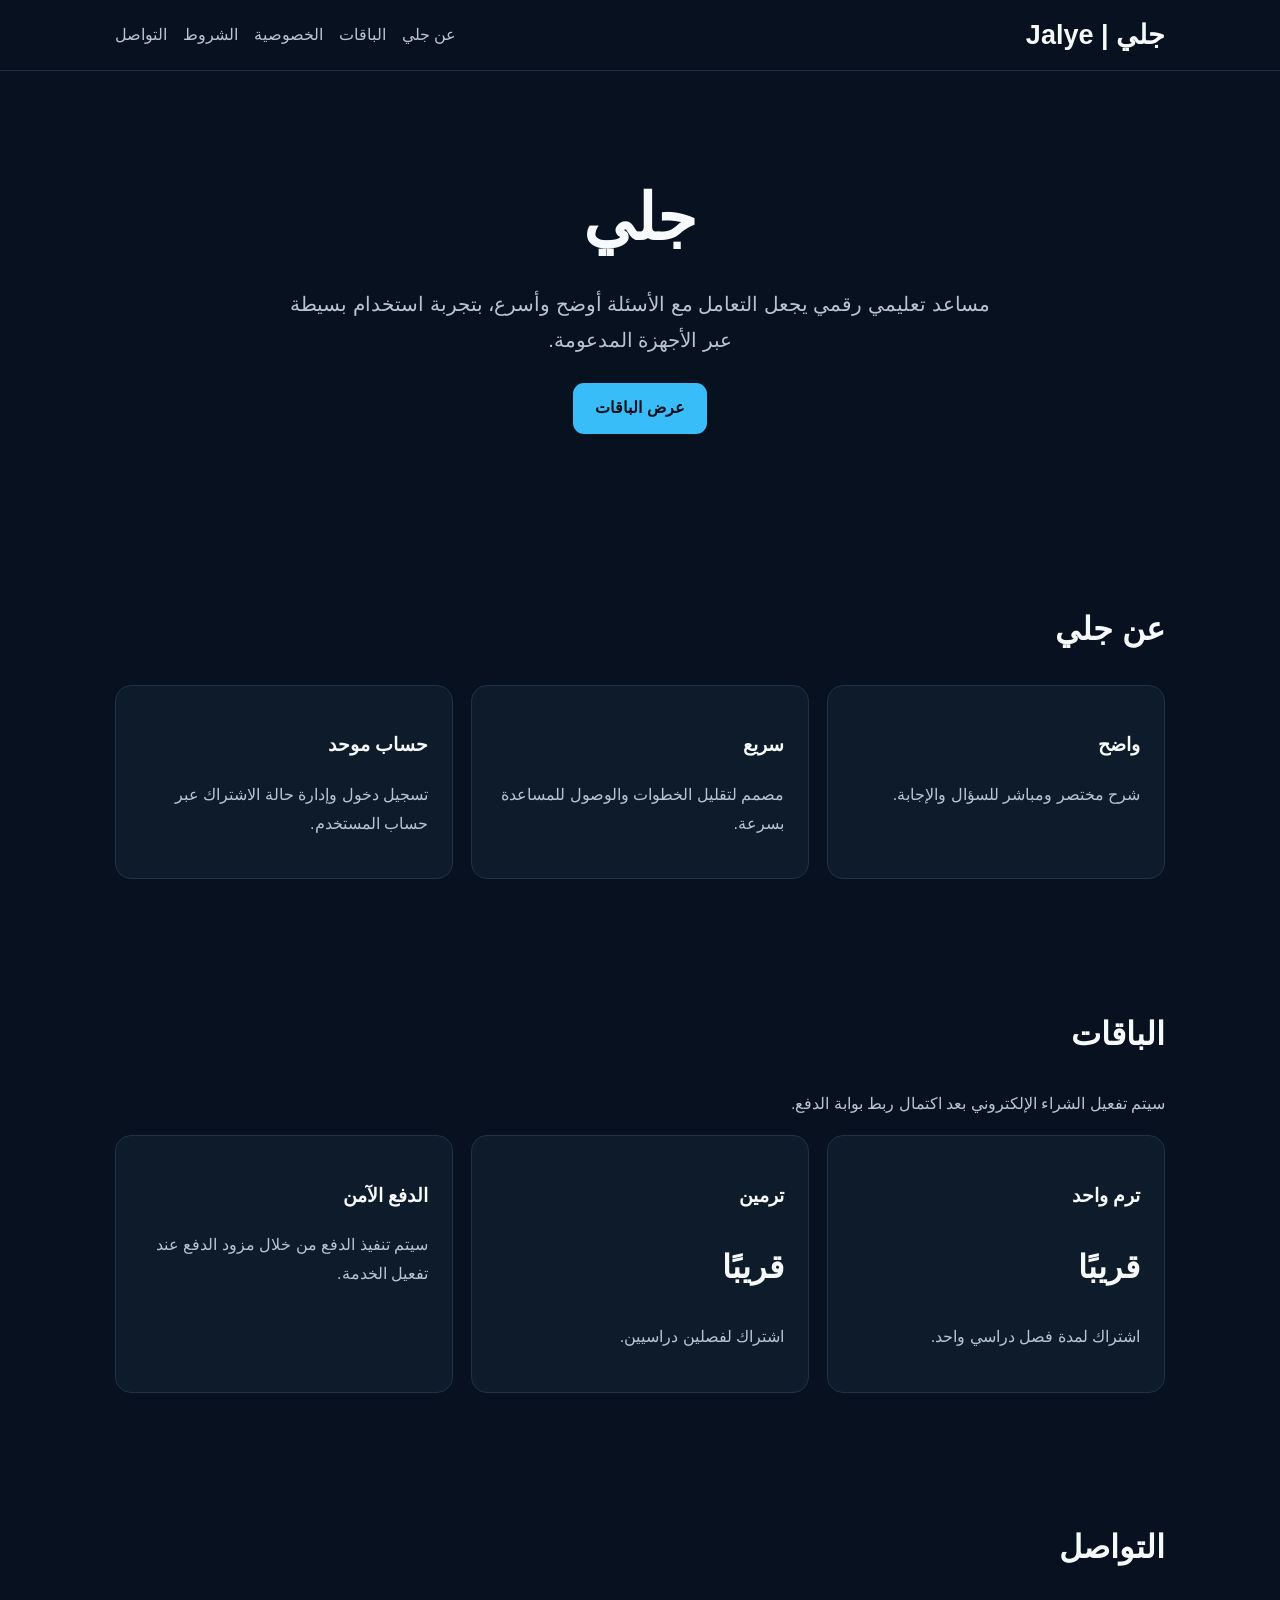
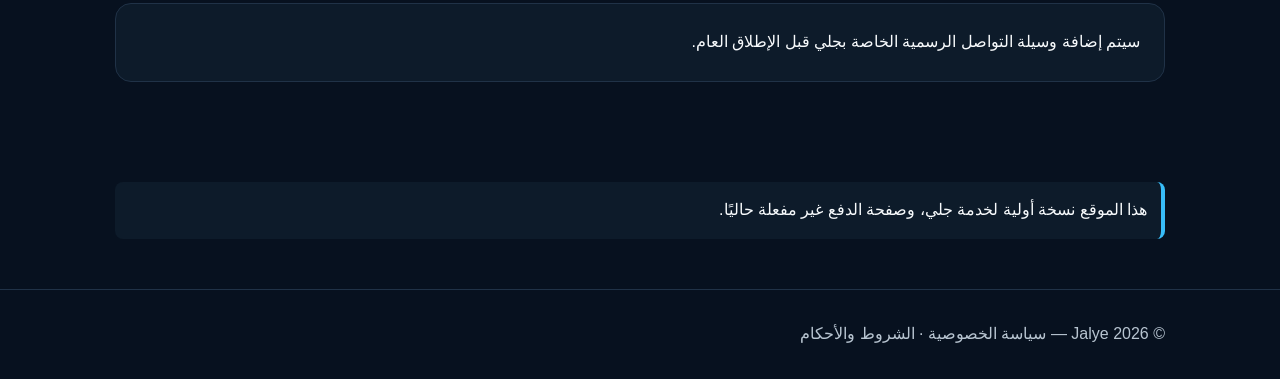
==== index.html @ a9f201be "Add files via upload" ====
<!doctype html><html lang="ar" dir="rtl"><head><meta charset="utf-8"><meta name="viewport" content="width=device-width,initial-scale=1"><title>جلي | Jalye</title><meta name="description" content="جلي مساعد تعليمي رقمي"><link rel="stylesheet" href="style.css"></head><body><header><div class="wrap nav"><a class="brand" href="index.html">جلي | Jalye</a><div class="links"><a href="#about">عن جلي</a><a href="#plans">الباقات</a><a href="privacy.html">الخصوصية</a><a href="terms.html">الشروط</a><a href="#contact">التواصل</a></div></div></header><main><div class="hero wrap"><h1>جلي</h1><p>مساعد تعليمي رقمي يجعل التعامل مع الأسئلة أوضح وأسرع، بتجربة استخدام بسيطة عبر الأجهزة المدعومة.</p><a class="btn" href="#plans">عرض الباقات</a></div><section id="about"><div class="wrap"><h2>عن جلي</h2><div class="grid"><div class="card"><h3>واضح</h3><p class="muted">شرح مختصر ومباشر للسؤال والإجابة.</p></div><div class="card"><h3>سريع</h3><p class="muted">مصمم لتقليل الخطوات والوصول للمساعدة بسرعة.</p></div><div class="card"><h3>حساب موحد</h3><p class="muted">تسجيل دخول وإدارة حالة الاشتراك عبر حساب المستخدم.</p></div></div></div></section><section id="plans"><div class="wrap"><h2>الباقات</h2><p class="muted">سيتم تفعيل الشراء الإلكتروني بعد اكتمال ربط بوابة الدفع.</p><div class="grid"><div class="card"><h3>ترم واحد</h3><h2>قريبًا</h2><p class="muted">اشتراك لمدة فصل دراسي واحد.</p></div><div class="card"><h3>ترمين</h3><h2>قريبًا</h2><p class="muted">اشتراك لفصلين دراسيين.</p></div><div class="card"><h3>الدفع الآمن</h3><p class="muted">سيتم تنفيذ الدفع من خلال مزود الدفع عند تفعيل الخدمة.</p></div></div></div></section><section id="contact"><div class="wrap"><h2>التواصل</h2><div class="card">سيتم إضافة وسيلة التواصل الرسمية الخاصة بجلي قبل الإطلاق العام.</div></div></section><section><div class="wrap notice">هذا الموقع نسخة أولية لخدمة جلي، وصفحة الدفع غير مفعلة حاليًا.</div></section></main><footer><div class="wrap">© 2026 Jalye — <a href="privacy.html">سياسة الخصوصية</a> · <a href="terms.html">الشروط والأحكام</a></div></footer></body></html>
---- style.css ----
body{margin:0;font-family:Tahoma,Arial,sans-serif;background:#07111f;color:#f7fafc;line-height:1.8}*{box-sizing:border-box}a{color:inherit;text-decoration:none}.wrap{width:min(1050px,92%);margin:auto}header{border-bottom:1px solid #203247}.nav{min-height:70px;display:flex;justify-content:space-between;align-items:center;gap:20px}.brand{font-size:27px;font-weight:bold}.links{display:flex;gap:16px;flex-wrap:wrap;color:#b8c5d1}.hero{text-align:center;padding:90px 0}.hero h1{font-size:64px;margin:0}.hero p,.muted{color:#b8c5d1}.hero p{font-size:20px;max-width:700px;margin:10px auto 25px}.btn{display:inline-block;background:#38bdf8;color:#04111c;padding:11px 22px;border-radius:11px;font-weight:bold}section{padding:50px 0}h2{font-size:32px}.grid{display:grid;grid-template-columns:repeat(3,1fr);gap:18px}.card{background:#0d1b2a;border:1px solid #203247;border-radius:16px;padding:24px}.notice{padding:14px;background:#0d1b2a;border-right:4px solid #38bdf8;border-radius:8px}footer{border-top:1px solid #203247;padding:30px 0;color:#b8c5d1}.legal{max-width:850px}.legal h1{font-size:40px}@media(max-width:750px){.grid{grid-template-columns:1fr}.hero h1{font-size:48px}}
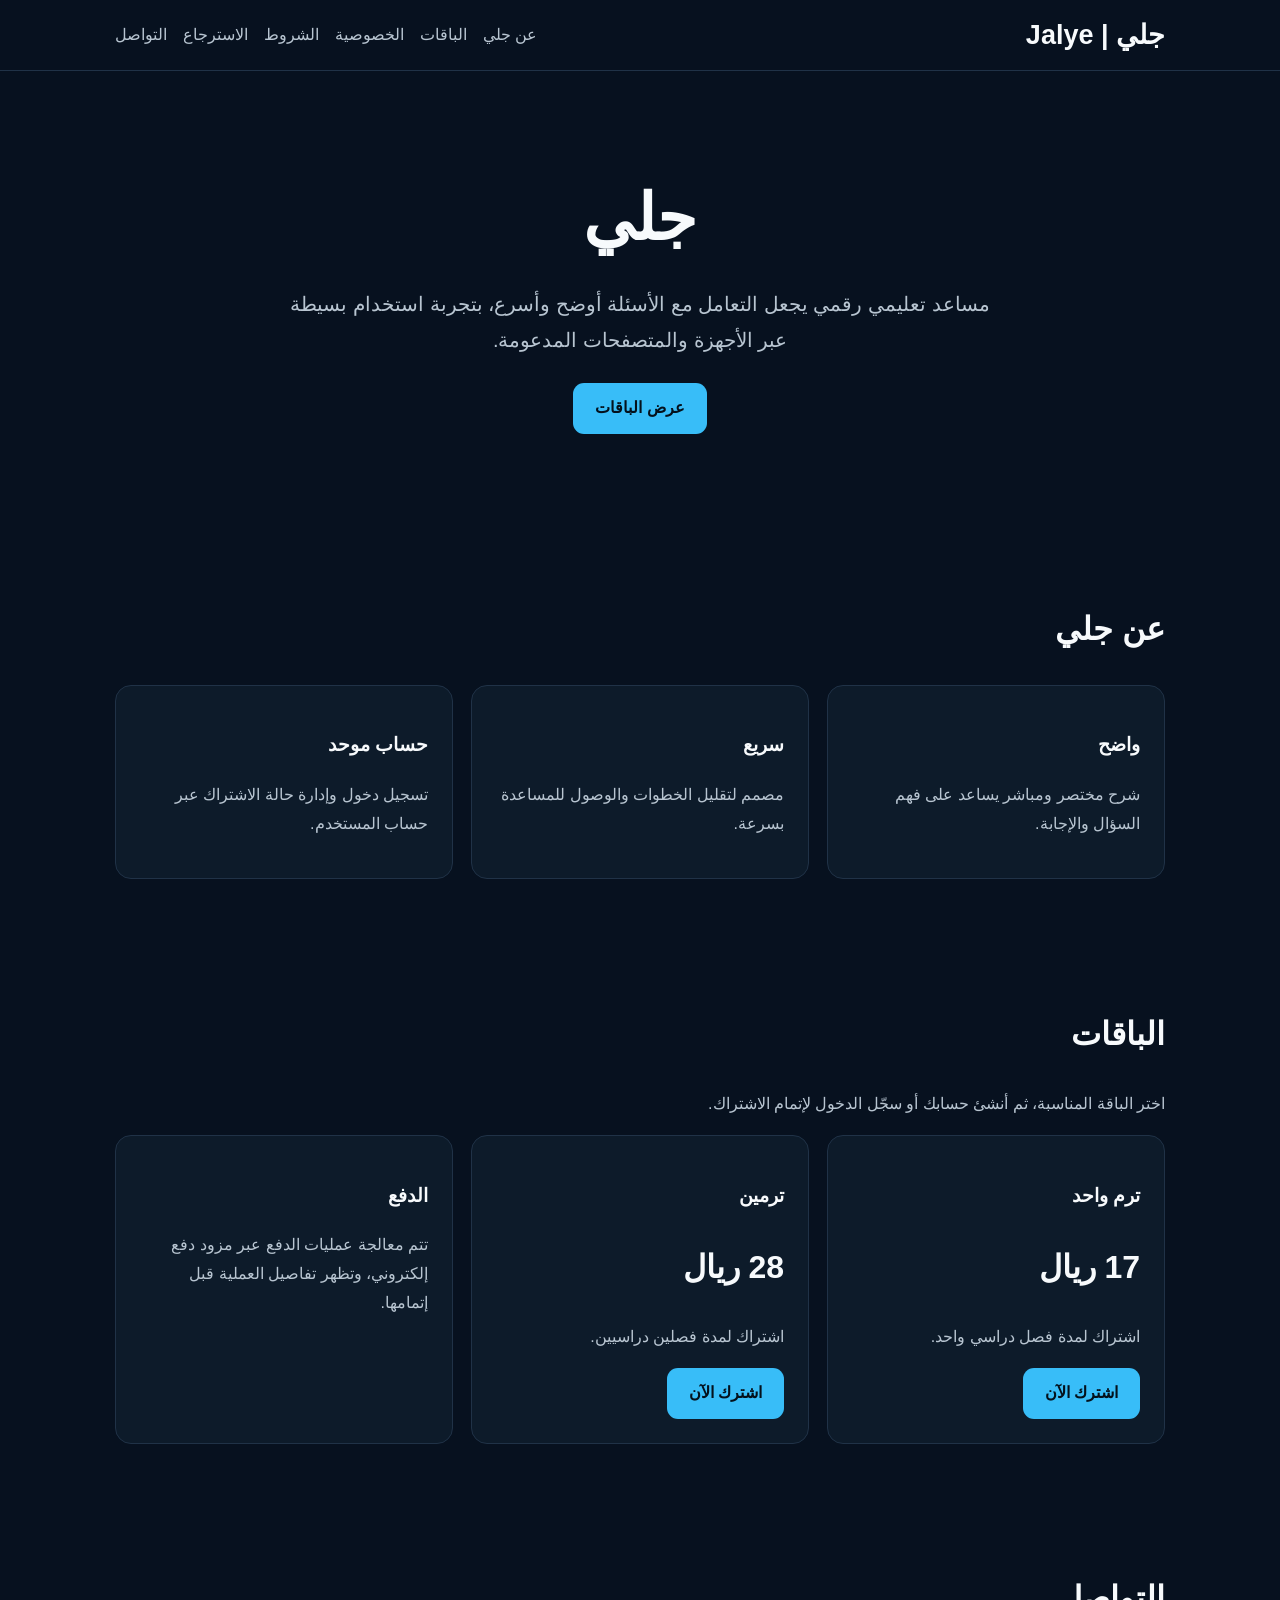
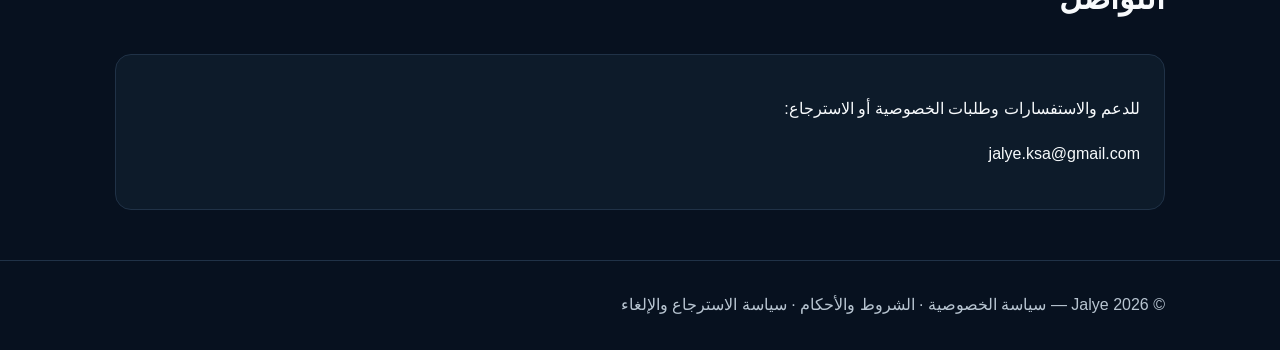
==== commit 88ecf5f2: "Update index.html" ====
--- a/index.html
+++ b/index.html
@@ -1 +1 @@
-<!doctype html><html lang="ar" dir="rtl"><head><meta charset="utf-8"><meta name="viewport" content="width=device-width,initial-scale=1"><title>جلي | Jalye</title><meta name="description" content="جلي مساعد تعليمي رقمي"><link rel="stylesheet" href="style.css"></head><body><header><div class="wrap nav"><a class="brand" href="index.html">جلي | Jalye</a><div class="links"><a href="#about">عن جلي</a><a href="#plans">الباقات</a><a href="privacy.html">الخصوصية</a><a href="terms.html">الشروط</a><a href="#contact">التواصل</a></div></div></header><main><div class="hero wrap"><h1>جلي</h1><p>مساعد تعليمي رقمي يجعل التعامل مع الأسئلة أوضح وأسرع، بتجربة استخدام بسيطة عبر الأجهزة المدعومة.</p><a class="btn" href="#plans">عرض الباقات</a></div><section id="about"><div class="wrap"><h2>عن جلي</h2><div class="grid"><div class="card"><h3>واضح</h3><p class="muted">شرح مختصر ومباشر للسؤال والإجابة.</p></div><div class="card"><h3>سريع</h3><p class="muted">مصمم لتقليل الخطوات والوصول للمساعدة بسرعة.</p></div><div class="card"><h3>حساب موحد</h3><p class="muted">تسجيل دخول وإدارة حالة الاشتراك عبر حساب المستخدم.</p></div></div></div></section><section id="plans"><div class="wrap"><h2>الباقات</h2><p class="muted">سيتم تفعيل الشراء الإلكتروني بعد اكتمال ربط بوابة الدفع.</p><div class="grid"><div class="card"><h3>ترم واحد</h3><h2>قريبًا</h2><p class="muted">اشتراك لمدة فصل دراسي واحد.</p></div><div class="card"><h3>ترمين</h3><h2>قريبًا</h2><p class="muted">اشتراك لفصلين دراسيين.</p></div><div class="card"><h3>الدفع الآمن</h3><p class="muted">سيتم تنفيذ الدفع من خلال مزود الدفع عند تفعيل الخدمة.</p></div></div></div></section><section id="contact"><div class="wrap"><h2>التواصل</h2><div class="card">سيتم إضافة وسيلة التواصل الرسمية الخاصة بجلي قبل الإطلاق العام.</div></div></section><section><div class="wrap notice">هذا الموقع نسخة أولية لخدمة جلي، وصفحة الدفع غير مفعلة حاليًا.</div></section></main><footer><div class="wrap">© 2026 Jalye — <a href="privacy.html">سياسة الخصوصية</a> · <a href="terms.html">الشروط والأحكام</a></div></footer></body></html>+<!doctype html><html lang="ar" dir="rtl"><head><meta charset="utf-8"><meta name="viewport" content="width=device-width,initial-scale=1"><title>جلي | Jalye</title><meta name="description" content="جلي مساعد تعليمي رقمي"><link rel="stylesheet" href="style.css"></head><body><header><div class="wrap nav"><a class="brand" href="index.html">جلي | Jalye</a><div class="links"><a href="#about">عن جلي</a><a href="#plans">الباقات</a><a href="privacy.html">الخصوصية</a><a href="terms.html">الشروط</a><a href="refund.html">الاسترجاع</a><a href="#contact">التواصل</a></div></div></header><main><div class="hero wrap"><h1>جلي</h1><p>مساعد تعليمي رقمي يجعل التعامل مع الأسئلة أوضح وأسرع، بتجربة استخدام بسيطة عبر الأجهزة والمتصفحات المدعومة.</p><a class="btn" href="#plans">عرض الباقات</a></div><section id="about"><div class="wrap"><h2>عن جلي</h2><div class="grid"><div class="card"><h3>واضح</h3><p class="muted">شرح مختصر ومباشر يساعد على فهم السؤال والإجابة.</p></div><div class="card"><h3>سريع</h3><p class="muted">مصمم لتقليل الخطوات والوصول للمساعدة بسرعة.</p></div><div class="card"><h3>حساب موحد</h3><p class="muted">تسجيل دخول وإدارة حالة الاشتراك عبر حساب المستخدم.</p></div></div></div></section><section id="plans"><div class="wrap"><h2>الباقات</h2><p class="muted">اختر الباقة المناسبة، ثم أنشئ حسابك أو سجّل الدخول لإتمام الاشتراك.</p><div class="grid"><div class="card"><h3>ترم واحد</h3><h2>17 ريال</h2><p class="muted">اشتراك لمدة فصل دراسي واحد.</p><a class="btn" href="checkout.html">اشترك الآن</a></div><div class="card"><h3>ترمين</h3><h2>28 ريال</h2><p class="muted">اشتراك لمدة فصلين دراسيين.</p><a class="btn" href="checkout.html">اشترك الآن</a></div><div class="card"><h3>الدفع</h3><p class="muted">تتم معالجة عمليات الدفع عبر مزود دفع إلكتروني، وتظهر تفاصيل العملية قبل إتمامها.</p></div></div></div></section><section id="contact"><div class="wrap"><h2>التواصل</h2><div class="card"><p>للدعم والاستفسارات وطلبات الخصوصية أو الاسترجاع:</p><p><a class="contact-link" href="mailto:jalye.ksa@gmail.com">jalye.ksa@gmail.com</a></p></div></div></section></main><footer><div class="wrap">© 2026 Jalye — <a href="privacy.html">سياسة الخصوصية</a> · <a href="terms.html">الشروط والأحكام</a> · <a href="refund.html">سياسة الاسترجاع والإلغاء</a></div></footer></body></html>
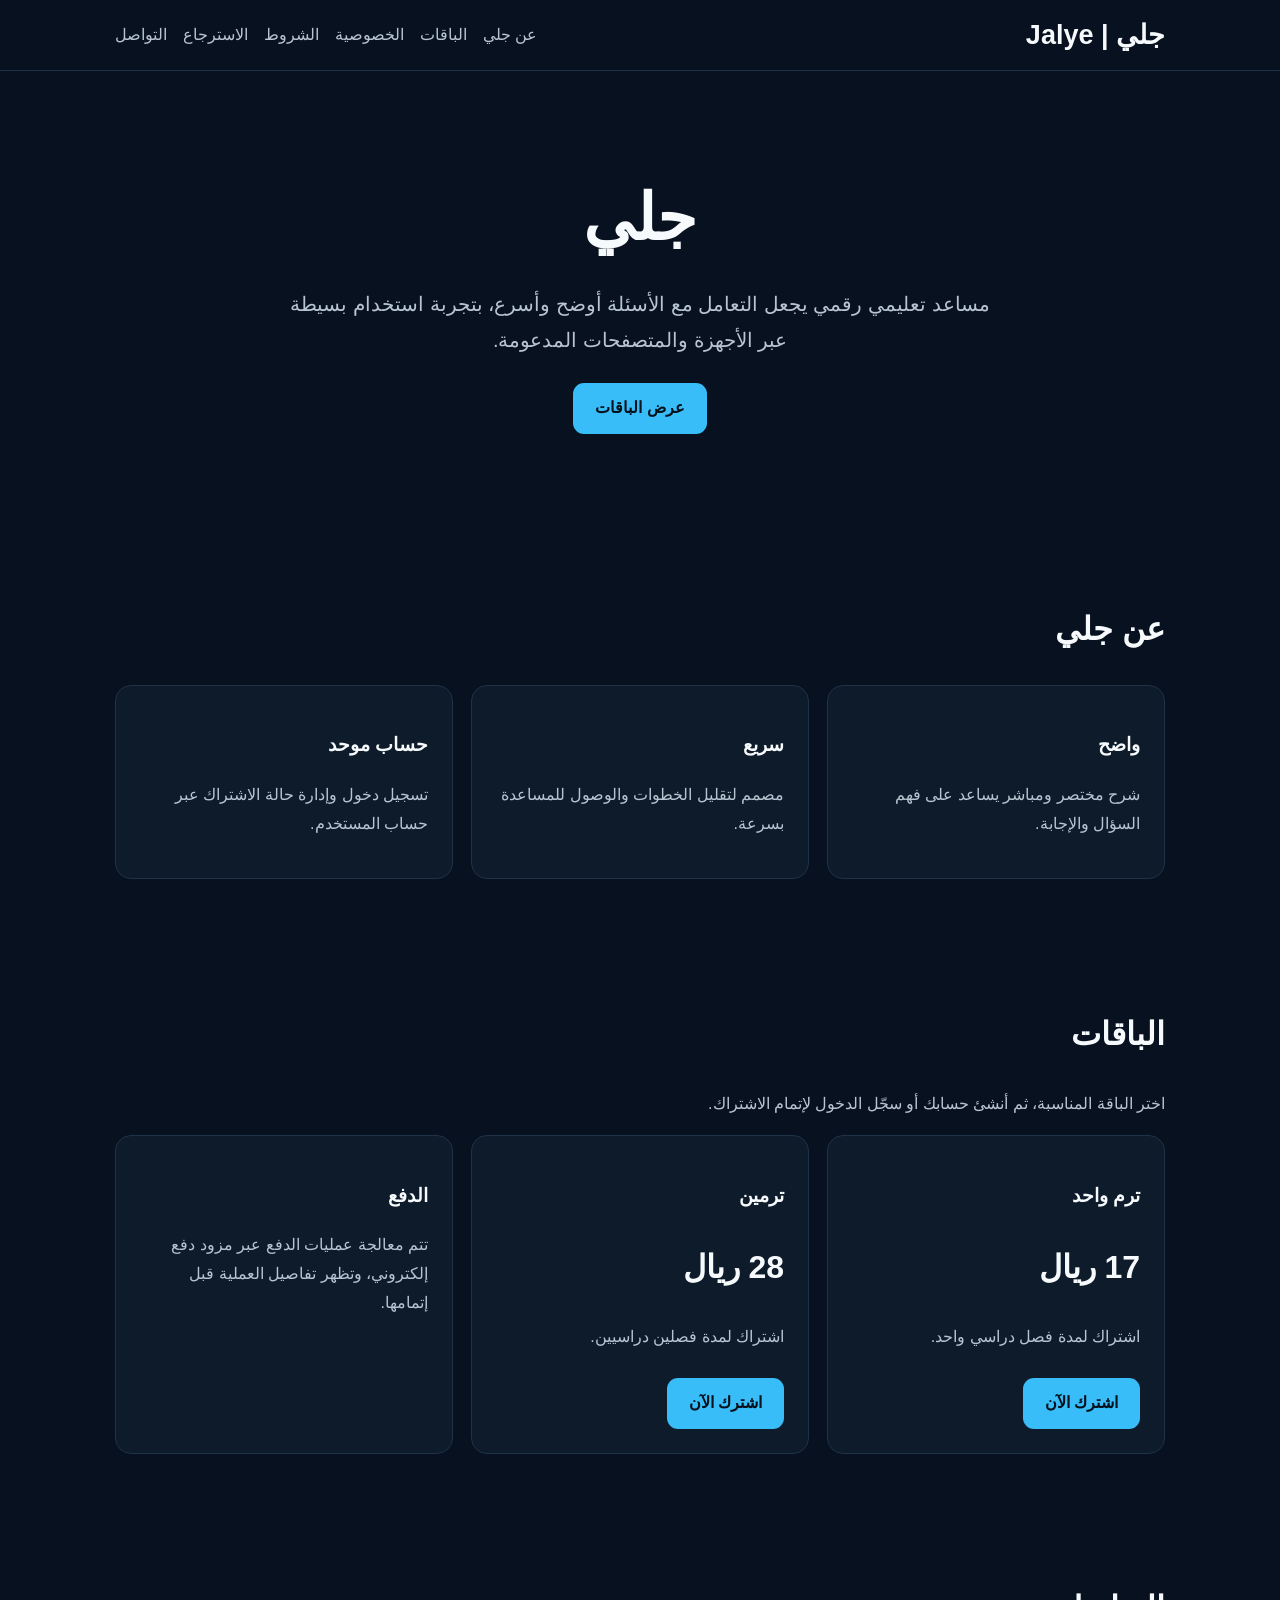
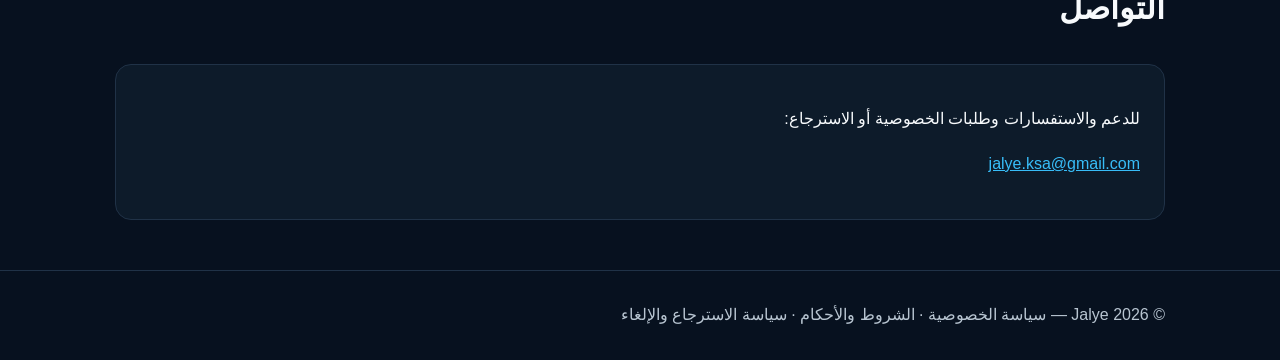
==== commit 052a1e0e: "Update index.html" ====
--- a/index.html
+++ b/index.html
@@ -1 +1,18 @@
-<!doctype html><html lang="ar" dir="rtl"><head><meta charset="utf-8"><meta name="viewport" content="width=device-width,initial-scale=1"><title>جلي | Jalye</title><meta name="description" content="جلي مساعد تعليمي رقمي"><link rel="stylesheet" href="style.css"></head><body><header><div class="wrap nav"><a class="brand" href="index.html">جلي | Jalye</a><div class="links"><a href="#about">عن جلي</a><a href="#plans">الباقات</a><a href="privacy.html">الخصوصية</a><a href="terms.html">الشروط</a><a href="refund.html">الاسترجاع</a><a href="#contact">التواصل</a></div></div></header><main><div class="hero wrap"><h1>جلي</h1><p>مساعد تعليمي رقمي يجعل التعامل مع الأسئلة أوضح وأسرع، بتجربة استخدام بسيطة عبر الأجهزة والمتصفحات المدعومة.</p><a class="btn" href="#plans">عرض الباقات</a></div><section id="about"><div class="wrap"><h2>عن جلي</h2><div class="grid"><div class="card"><h3>واضح</h3><p class="muted">شرح مختصر ومباشر يساعد على فهم السؤال والإجابة.</p></div><div class="card"><h3>سريع</h3><p class="muted">مصمم لتقليل الخطوات والوصول للمساعدة بسرعة.</p></div><div class="card"><h3>حساب موحد</h3><p class="muted">تسجيل دخول وإدارة حالة الاشتراك عبر حساب المستخدم.</p></div></div></div></section><section id="plans"><div class="wrap"><h2>الباقات</h2><p class="muted">اختر الباقة المناسبة، ثم أنشئ حسابك أو سجّل الدخول لإتمام الاشتراك.</p><div class="grid"><div class="card"><h3>ترم واحد</h3><h2>17 ريال</h2><p class="muted">اشتراك لمدة فصل دراسي واحد.</p><a class="btn" href="checkout.html">اشترك الآن</a></div><div class="card"><h3>ترمين</h3><h2>28 ريال</h2><p class="muted">اشتراك لمدة فصلين دراسيين.</p><a class="btn" href="checkout.html">اشترك الآن</a></div><div class="card"><h3>الدفع</h3><p class="muted">تتم معالجة عمليات الدفع عبر مزود دفع إلكتروني، وتظهر تفاصيل العملية قبل إتمامها.</p></div></div></div></section><section id="contact"><div class="wrap"><h2>التواصل</h2><div class="card"><p>للدعم والاستفسارات وطلبات الخصوصية أو الاسترجاع:</p><p><a class="contact-link" href="mailto:jalye.ksa@gmail.com">jalye.ksa@gmail.com</a></p></div></div></section></main><footer><div class="wrap">© 2026 Jalye — <a href="privacy.html">سياسة الخصوصية</a> · <a href="terms.html">الشروط والأحكام</a> · <a href="refund.html">سياسة الاسترجاع والإلغاء</a></div></footer></body></html>
+<!doctype html><html lang="ar" dir="rtl"><head><meta charset="utf-8"><meta name="viewport" content="width=device-width,initial-scale=1"><title>جلي | Jalye</title><meta name="description" content="جلي مساعد تعليمي رقمي"><link rel="stylesheet" href="style.css"></head><body><header><div class="wrap nav"><a class="brand" href="index.html">جلي | Jalye</a><div class="links"><a href="#about">عن جلي</a><a href="#plans">الباقات</a><a href="privacy.html">الخصوصية</a><a href="terms.html">الشروط</a><a href="refund.html">الاسترجاع</a><a href="#contact">التواصل</a></div></div></header><main><div class="hero wrap"><h1>جلي</h1><p>مساعد تعليمي رقمي يجعل التعامل مع الأسئلة أوضح وأسرع، بتجربة استخدام بسيطة عبر الأجهزة والمتصفحات المدعومة.</p><a class="btn" href="#plans">عرض الباقات</a></div><section id="about"><div class="wrap"><h2>عن جلي</h2><div class="grid"><div class="card"><h3>واضح</h3><p class="muted">شرح مختصر ومباشر يساعد على فهم السؤال والإجابة.</p></div><div class="card"><h3>سريع</h3><p class="muted">مصمم لتقليل الخطوات والوصول للمساعدة بسرعة.</p></div><div class="card"><h3>حساب موحد</h3><p class="muted">تسجيل دخول وإدارة حالة الاشتراك عبر حساب المستخدم.</p></div></div></div></section><section id="plans"><div class="wrap"><h2>الباقات</h2><p class="muted">اختر الباقة المناسبة، ثم أنشئ حسابك أو سجّل الدخول لإتمام الاشتراك.</p><div class="grid"><div class="card"><h3>ترم واحد</h3><h2>17 ريال</h2><p class="muted">اشتراك لمدة فصل دراسي واحد.</p><a class="btn" href="checkout.html">اشترك الآن</a></div><div class="card"><h3>ترمين</h3><h2>28 ريال</h2><p class="muted">اشتراك لمدة فصلين دراسيين.</p><a class="btn" href="checkout.html">اشترك الآن</a></div><div class="card"><h3>الدفع</h3><p class="muted">تتم معالجة عمليات الدفع عبر مزود دفع إلكتروني، وتظهر تفاصيل العملية قبل إتمامها.</p></div></div></div></section><section id="contact"><div class="wrap"><h2>التواصل</h2><div class="card"><p>للدعم والاستفسارات وطلبات الخصوصية أو الاسترجاع:</p><p><a class="contact-link" href="mailto:jalye.ksa@gmail.com">jalye.ksa@gmail.com</a></p></div></div></section></main><footer><div class="wrap">© 2026 Jalye — <a href="privacy.html">سياسة الخصوصية</a> · <a href="terms.html">الشروط والأحكام</a> · <a href="refund.html">سياسة الاسترجاع والإلغاء</a></div></footer><script>
+  // إذا وصل المستخدم إلى الرئيسية بعد نجاح الدفع، امنع الرجوع إلى صفحات الدفع السابقة.
+  (() => {
+    const params = new URLSearchParams(window.location.search);
+    const paymentComplete = params.get("payment") === "complete";
+
+    if (!paymentComplete) return;
+
+    // نظّف الرابط مع إبقاء الصفحة الحالية هي الرئيسية.
+    history.replaceState({ jalyePaymentComplete: true }, "", "index.html");
+    // أضف حالة حراسة؛ الضغط على رجوع يبقي المستخدم في الرئيسية بدل صفحة الدفع.
+    history.pushState({ jalyePaymentComplete: true }, "", "index.html");
+
+    window.addEventListener("popstate", () => {
+      history.pushState({ jalyePaymentComplete: true }, "", "index.html");
+    });
+  })();
+</script></body></html>
--- a/style.css
+++ b/style.css
@@ -1 +1 @@
-body{margin:0;font-family:Tahoma,Arial,sans-serif;background:#07111f;color:#f7fafc;line-height:1.8}*{box-sizing:border-box}a{color:inherit;text-decoration:none}.wrap{width:min(1050px,92%);margin:auto}header{border-bottom:1px solid #203247}.nav{min-height:70px;display:flex;justify-content:space-between;align-items:center;gap:20px}.brand{font-size:27px;font-weight:bold}.links{display:flex;gap:16px;flex-wrap:wrap;color:#b8c5d1}.hero{text-align:center;padding:90px 0}.hero h1{font-size:64px;margin:0}.hero p,.muted{color:#b8c5d1}.hero p{font-size:20px;max-width:700px;margin:10px auto 25px}.btn{display:inline-block;background:#38bdf8;color:#04111c;padding:11px 22px;border-radius:11px;font-weight:bold}section{padding:50px 0}h2{font-size:32px}.grid{display:grid;grid-template-columns:repeat(3,1fr);gap:18px}.card{background:#0d1b2a;border:1px solid #203247;border-radius:16px;padding:24px}.notice{padding:14px;background:#0d1b2a;border-right:4px solid #38bdf8;border-radius:8px}footer{border-top:1px solid #203247;padding:30px 0;color:#b8c5d1}.legal{max-width:850px}.legal h1{font-size:40px}@media(max-width:750px){.grid{grid-template-columns:1fr}.hero h1{font-size:48px}}+body{margin:0;font-family:Tahoma,Arial,sans-serif;background:#07111f;color:#f7fafc;line-height:1.8}*{box-sizing:border-box}a{color:inherit;text-decoration:none}.wrap{width:min(1050px,92%);margin:auto}header{border-bottom:1px solid #203247}.nav{min-height:70px;display:flex;justify-content:space-between;align-items:center;gap:20px}.brand{font-size:27px;font-weight:bold}.links{display:flex;gap:16px;flex-wrap:wrap;color:#b8c5d1}.hero{text-align:center;padding:90px 0}.hero h1{font-size:64px;margin:0}.hero p,.muted{color:#b8c5d1}.hero p{font-size:20px;max-width:700px;margin:10px auto 25px}.btn{display:inline-block;background:#38bdf8;color:#04111c;padding:11px 22px;border-radius:11px;font-weight:bold}section{padding:50px 0}h2{font-size:32px}.grid{display:grid;grid-template-columns:repeat(3,1fr);gap:18px}.card{background:#0d1b2a;border:1px solid #203247;border-radius:16px;padding:24px}.notice{padding:14px;background:#0d1b2a;border-right:4px solid #38bdf8;border-radius:8px}footer{border-top:1px solid #203247;padding:30px 0;color:#b8c5d1}.legal{max-width:850px}.legal h1{font-size:40px}@media(max-width:750px){.grid{grid-template-columns:1fr}.hero h1{font-size:48px}}.contact-link{color:#38bdf8;text-decoration:underline;overflow-wrap:anywhere}.card .btn{margin-top:10px}
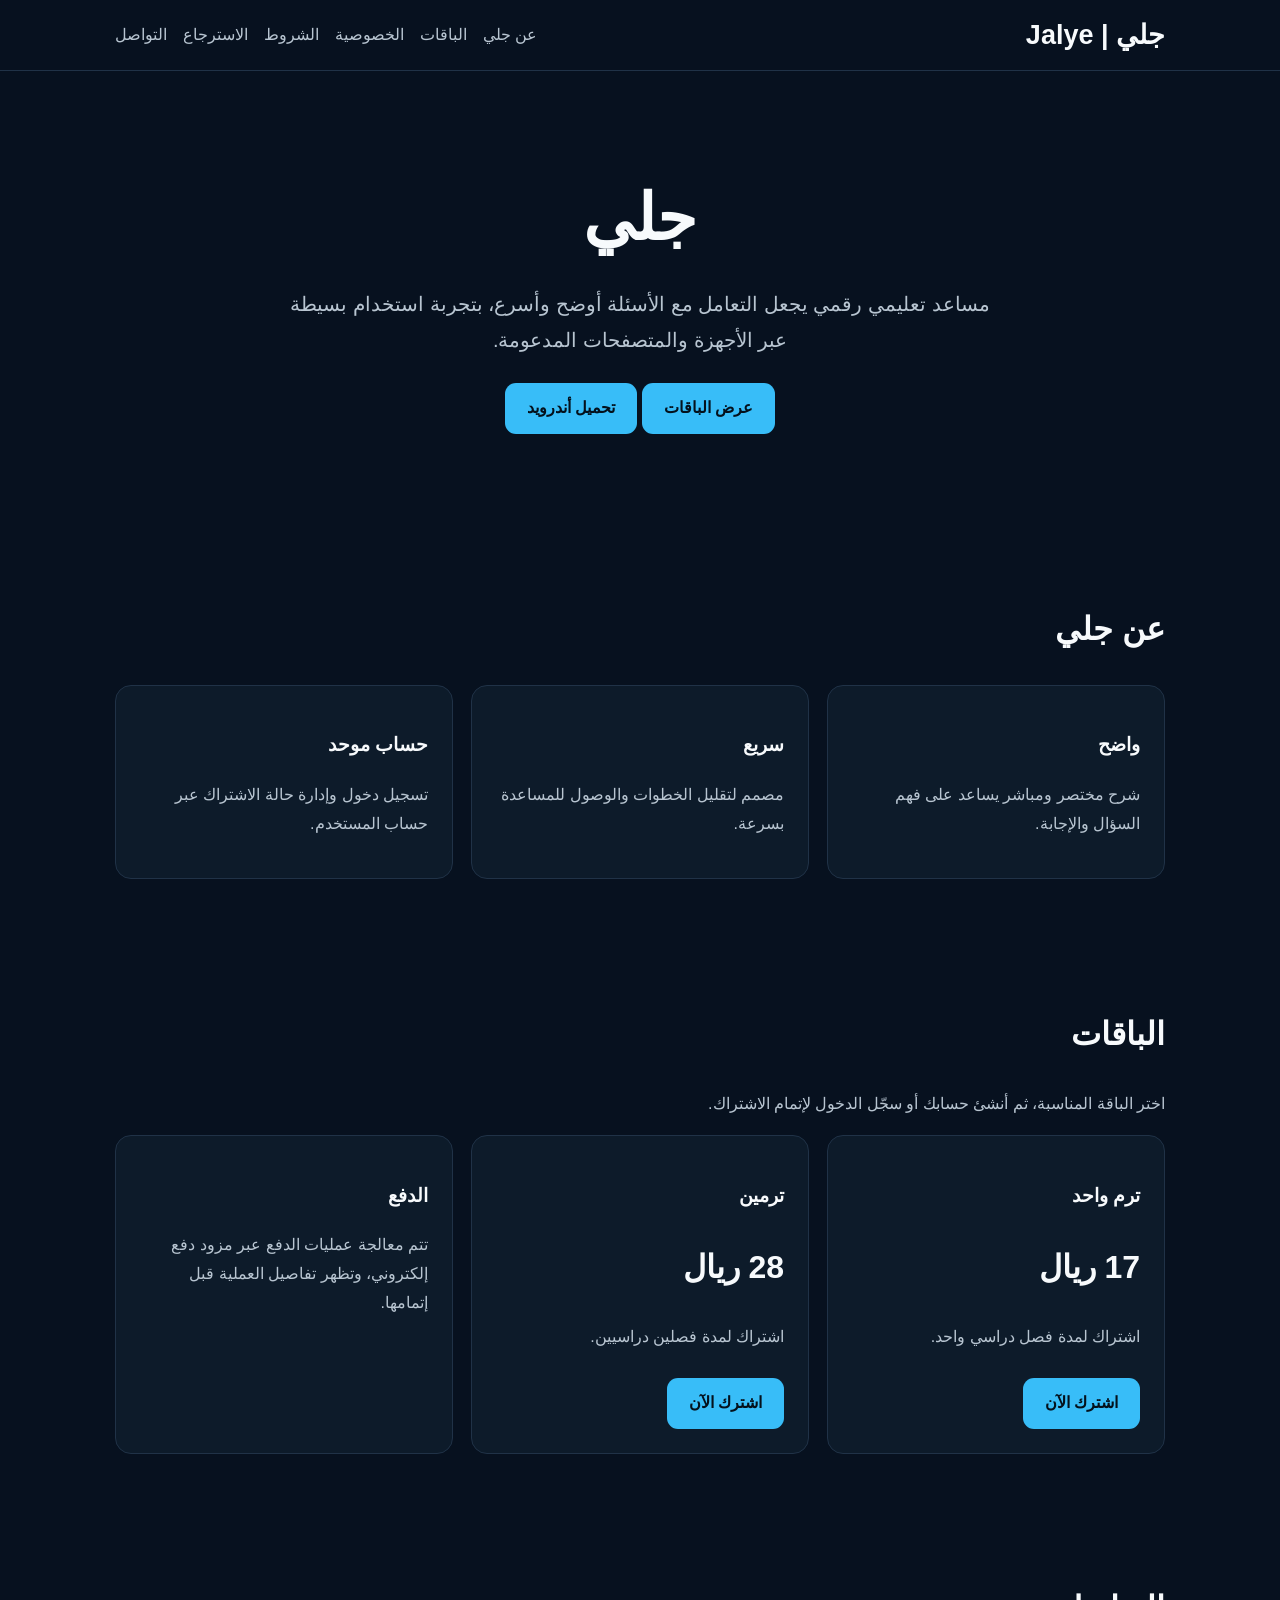
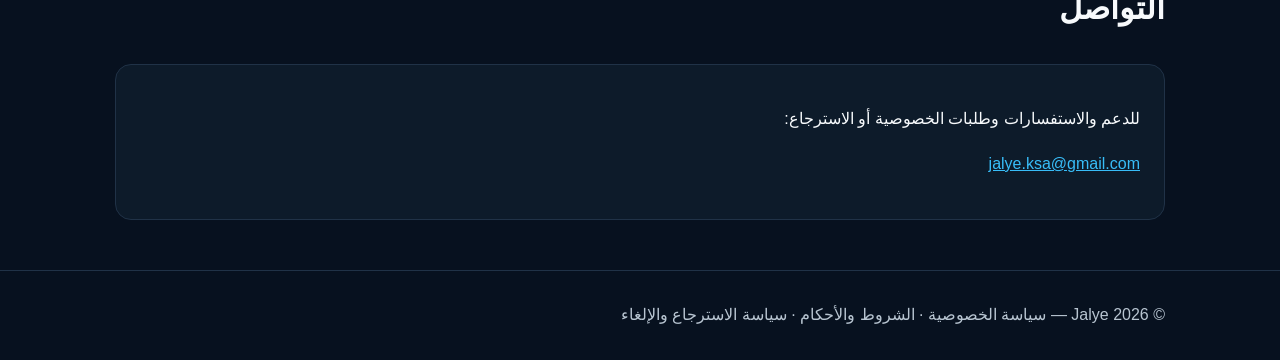
==== commit a8aa1ad7: "Update index.html" ====
--- a/index.html
+++ b/index.html
@@ -1,18 +1,205 @@
-<!doctype html><html lang="ar" dir="rtl"><head><meta charset="utf-8"><meta name="viewport" content="width=device-width,initial-scale=1"><title>جلي | Jalye</title><meta name="description" content="جلي مساعد تعليمي رقمي"><link rel="stylesheet" href="style.css"></head><body><header><div class="wrap nav"><a class="brand" href="index.html">جلي | Jalye</a><div class="links"><a href="#about">عن جلي</a><a href="#plans">الباقات</a><a href="privacy.html">الخصوصية</a><a href="terms.html">الشروط</a><a href="refund.html">الاسترجاع</a><a href="#contact">التواصل</a></div></div></header><main><div class="hero wrap"><h1>جلي</h1><p>مساعد تعليمي رقمي يجعل التعامل مع الأسئلة أوضح وأسرع، بتجربة استخدام بسيطة عبر الأجهزة والمتصفحات المدعومة.</p><a class="btn" href="#plans">عرض الباقات</a></div><section id="about"><div class="wrap"><h2>عن جلي</h2><div class="grid"><div class="card"><h3>واضح</h3><p class="muted">شرح مختصر ومباشر يساعد على فهم السؤال والإجابة.</p></div><div class="card"><h3>سريع</h3><p class="muted">مصمم لتقليل الخطوات والوصول للمساعدة بسرعة.</p></div><div class="card"><h3>حساب موحد</h3><p class="muted">تسجيل دخول وإدارة حالة الاشتراك عبر حساب المستخدم.</p></div></div></div></section><section id="plans"><div class="wrap"><h2>الباقات</h2><p class="muted">اختر الباقة المناسبة، ثم أنشئ حسابك أو سجّل الدخول لإتمام الاشتراك.</p><div class="grid"><div class="card"><h3>ترم واحد</h3><h2>17 ريال</h2><p class="muted">اشتراك لمدة فصل دراسي واحد.</p><a class="btn" href="checkout.html">اشترك الآن</a></div><div class="card"><h3>ترمين</h3><h2>28 ريال</h2><p class="muted">اشتراك لمدة فصلين دراسيين.</p><a class="btn" href="checkout.html">اشترك الآن</a></div><div class="card"><h3>الدفع</h3><p class="muted">تتم معالجة عمليات الدفع عبر مزود دفع إلكتروني، وتظهر تفاصيل العملية قبل إتمامها.</p></div></div></div></section><section id="contact"><div class="wrap"><h2>التواصل</h2><div class="card"><p>للدعم والاستفسارات وطلبات الخصوصية أو الاسترجاع:</p><p><a class="contact-link" href="mailto:jalye.ksa@gmail.com">jalye.ksa@gmail.com</a></p></div></div></section></main><footer><div class="wrap">© 2026 Jalye — <a href="privacy.html">سياسة الخصوصية</a> · <a href="terms.html">الشروط والأحكام</a> · <a href="refund.html">سياسة الاسترجاع والإلغاء</a></div></footer><script>
-  // إذا وصل المستخدم إلى الرئيسية بعد نجاح الدفع، امنع الرجوع إلى صفحات الدفع السابقة.
+<!doctype html>
+<html lang="ar" dir="rtl">
+<head>
+  <meta charset="utf-8">
+  <meta name="viewport" content="width=device-width,initial-scale=1">
+  <title>جلي | Jalye</title>
+  <meta name="description" content="جلي مساعد تعليمي رقمي">
+  <link rel="stylesheet" href="style.css">
+</head>
+
+<body>
+
+<header>
+  <div class="wrap nav">
+    <a class="brand" href="index.html">جلي | Jalye</a>
+
+    <div class="links">
+      <a href="#about">عن جلي</a>
+      <a href="#plans">الباقات</a>
+      <a href="privacy.html">الخصوصية</a>
+      <a href="terms.html">الشروط</a>
+      <a href="refund.html">الاسترجاع</a>
+      <a href="#contact">التواصل</a>
+    </div>
+  </div>
+</header>
+
+<main>
+
+  <div class="hero wrap">
+    <h1>جلي</h1>
+
+    <p>
+      مساعد تعليمي رقمي يجعل التعامل مع الأسئلة أوضح وأسرع،
+      بتجربة استخدام بسيطة عبر الأجهزة والمتصفحات المدعومة.
+    </p>
+
+    <a class="btn" href="#plans">عرض الباقات</a>
+
+    <a class="btn" href="Jalye-Browser.apk" download>
+      تحميل أندرويد
+    </a>
+  </div>
+
+
+  <section id="about">
+    <div class="wrap">
+
+      <h2>عن جلي</h2>
+
+      <div class="grid">
+
+        <div class="card">
+          <h3>واضح</h3>
+          <p class="muted">
+            شرح مختصر ومباشر يساعد على فهم السؤال والإجابة.
+          </p>
+        </div>
+
+        <div class="card">
+          <h3>سريع</h3>
+          <p class="muted">
+            مصمم لتقليل الخطوات والوصول للمساعدة بسرعة.
+          </p>
+        </div>
+
+        <div class="card">
+          <h3>حساب موحد</h3>
+          <p class="muted">
+            تسجيل دخول وإدارة حالة الاشتراك عبر حساب المستخدم.
+          </p>
+        </div>
+
+      </div>
+    </div>
+  </section>
+
+
+  <section id="plans">
+    <div class="wrap">
+
+      <h2>الباقات</h2>
+
+      <p class="muted">
+        اختر الباقة المناسبة، ثم أنشئ حسابك أو سجّل الدخول لإتمام الاشتراك.
+      </p>
+
+      <div class="grid">
+
+        <div class="card">
+          <h3>ترم واحد</h3>
+          <h2>17 ريال</h2>
+
+          <p class="muted">
+            اشتراك لمدة فصل دراسي واحد.
+          </p>
+
+          <a class="btn" href="checkout.html">
+            اشترك الآن
+          </a>
+        </div>
+
+
+        <div class="card">
+          <h3>ترمين</h3>
+          <h2>28 ريال</h2>
+
+          <p class="muted">
+            اشتراك لمدة فصلين دراسيين.
+          </p>
+
+          <a class="btn" href="checkout.html">
+            اشترك الآن
+          </a>
+        </div>
+
+
+        <div class="card">
+          <h3>الدفع</h3>
+
+          <p class="muted">
+            تتم معالجة عمليات الدفع عبر مزود دفع إلكتروني،
+            وتظهر تفاصيل العملية قبل إتمامها.
+          </p>
+        </div>
+
+      </div>
+    </div>
+  </section>
+
+
+  <section id="contact">
+    <div class="wrap">
+
+      <h2>التواصل</h2>
+
+      <div class="card">
+        <p>
+          للدعم والاستفسارات وطلبات الخصوصية أو الاسترجاع:
+        </p>
+
+        <p>
+          <a
+            class="contact-link"
+            href="mailto:jalye.ksa@gmail.com"
+          >
+            jalye.ksa@gmail.com
+          </a>
+        </p>
+      </div>
+
+    </div>
+  </section>
+
+</main>
+
+
+<footer>
+  <div class="wrap">
+    © 2026 Jalye —
+    <a href="privacy.html">سياسة الخصوصية</a> ·
+    <a href="terms.html">الشروط والأحكام</a> ·
+    <a href="refund.html">سياسة الاسترجاع والإلغاء</a>
+  </div>
+</footer>
+
+
+<script>
+  // إذا وصل المستخدم إلى الرئيسية بعد نجاح الدفع،
+  // امنع الرجوع إلى صفحات الدفع السابقة.
   (() => {
+
     const params = new URLSearchParams(window.location.search);
     const paymentComplete = params.get("payment") === "complete";
 
     if (!paymentComplete) return;
 
     // نظّف الرابط مع إبقاء الصفحة الحالية هي الرئيسية.
-    history.replaceState({ jalyePaymentComplete: true }, "", "index.html");
-    // أضف حالة حراسة؛ الضغط على رجوع يبقي المستخدم في الرئيسية بدل صفحة الدفع.
-    history.pushState({ jalyePaymentComplete: true }, "", "index.html");
+    history.replaceState(
+      { jalyePaymentComplete: true },
+      "",
+      "index.html"
+    );
+
+    // أضف حالة حراسة؛ الضغط على رجوع يبقي المستخدم
+    // في الرئيسية بدل صفحة الدفع.
+    history.pushState(
+      { jalyePaymentComplete: true },
+      "",
+      "index.html"
+    );
 
     window.addEventListener("popstate", () => {
-      history.pushState({ jalyePaymentComplete: true }, "", "index.html");
+      history.pushState(
+        { jalyePaymentComplete: true },
+        "",
+        "index.html"
+      );
     });
+
   })();
-</script></body></html>
+</script>
+
+</body>
+</html>
